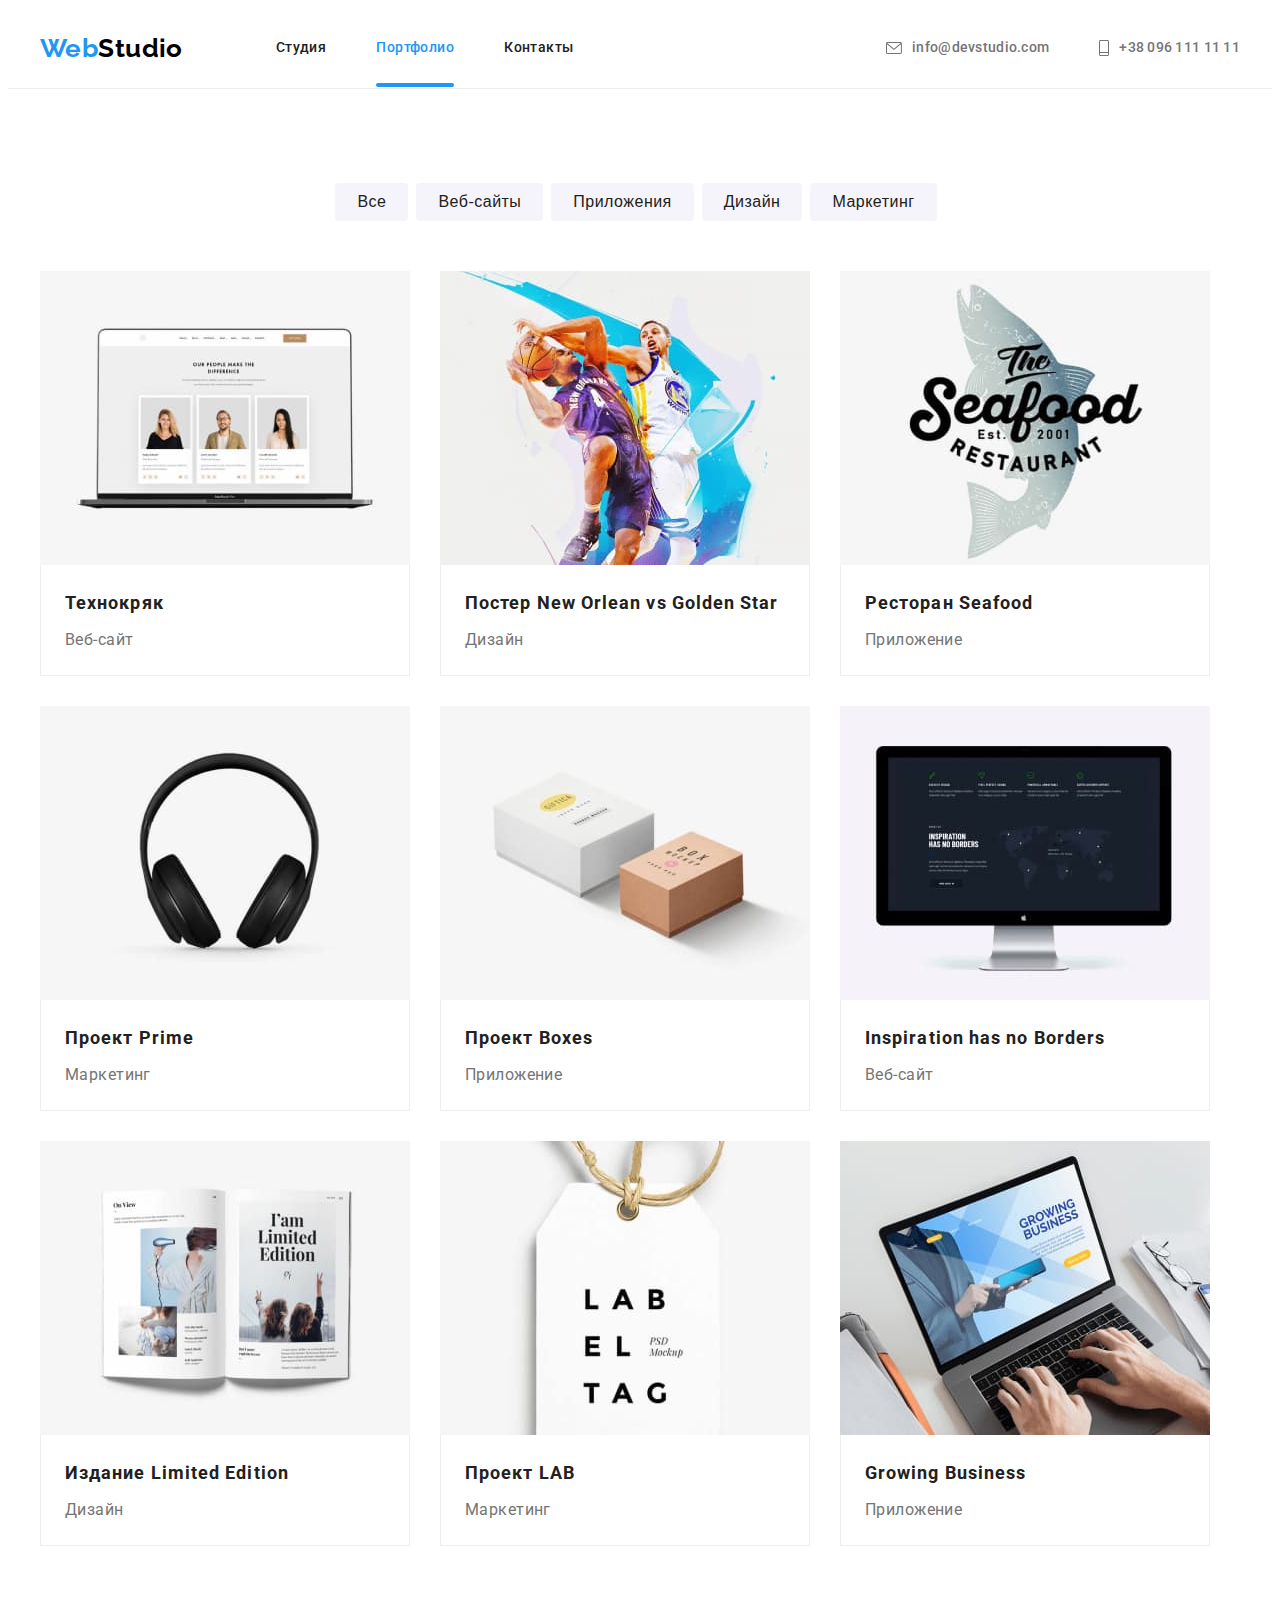
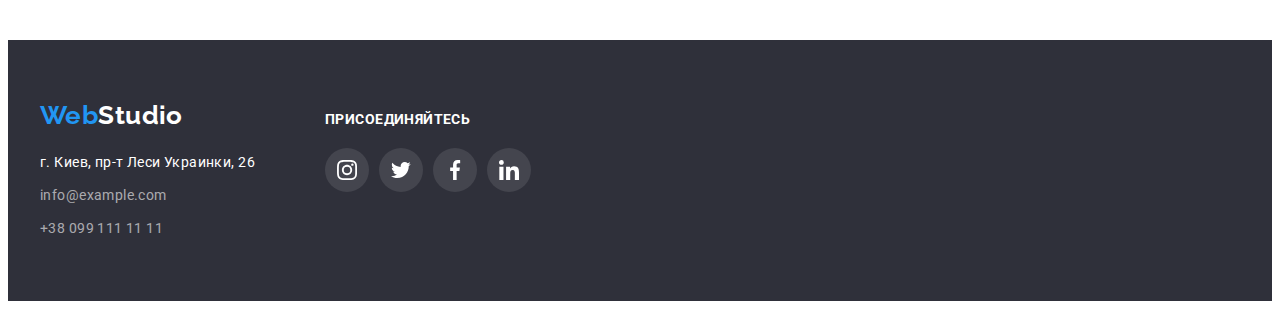
==== portfolio.html @ 22b71594 "add 5 hw" ====
<!DOCTYPE html>
<html lang="ru">

<head>
  <meta charset="UTF-8" />
  <meta http-equiv="X-UA-Compatible" content="IE=edge" />
  <meta name="viewport" content="width=device-width, initial-scale=1.0" />
  <title>Портфолио</title>
  <link rel="stylesheet" href="https://cdnjs.cloudflare.com/ajax/libs/modern-normalize/1.1.0/modern-normalize.min.css"
    integrity="sha512-wpPYUAdjBVSE4KJnH1VR1HeZfpl1ub8YT/NKx4PuQ5NmX2tKuGu6U/JRp5y+Y8XG2tV+wKQpNHVUX03MfMFn9Q=="
    crossorigin="anonymous" referrerpolicy="no-referrer" />
  <link rel="preconnect" href="https://fonts.googleapis.com" />
  <link rel="preconnect" href="https://fonts.gstatic.com" crossorigin />
  <link href="https://fonts.googleapis.com/css2?family=Raleway:wght@700&family=Roboto:wght@400;500;900&display=swap"
    rel="stylesheet" />
  <link rel="stylesheet" href="./css/styles.css" />
</head>

<body>
  <!--Шапка-->
  <header class="header">
    <div class="container">
      <nav class="header-nav">
        <a class="logo link" href="./index.html" lang="en">
          Web<span class="logo-header">Studio</span>
        </a>
        <ul class="pages list">
          <li><a class="link" href="./index.html">Студия</a></li>
          <li><a class="link curent" href="./portfolio.html">Портфолио</a></li>
          <li><a class="link" href="">Контакты</a></li>
        </ul>
      </nav>
      <ul class="list">
        <li class="header-contact">
          <a class="contact-link link" href="mailto:info@devstudio.com">
            <svg class="header-icon" width="16px" height="12px">
              <use href="./images/symbol-defs.svg#icon-envelope"></use>
            </svg>info@devstudio.com</a>
        </li>
        <li class="header-contact">
          <a class="contact-link link" href="tel:+380961111111">
            <svg class="header-icon" width="10px" height="16px">
              <use href="./images/symbol-defs.svg#icon-vector"></use>
            </svg>+38 096 111 11 11</a>
        </li>
      </ul>
    </div>
  </header>

  <main>
    <section class="portfolio section">
      <div class="container">
        <h1 class="none">Портфолио</h1>
        <ul class="button list">
          <li><button class="btn-grey" type="button">Все</button></li>
          <li><button class="btn-grey" type="button">Веб-сайты</button></li>
          <li><button class="btn-grey" type="button">Приложения</button></li>
          <li><button class="btn-grey" type="button">Дизайн</button></li>
          <li><button class="btn-grey" type="button">Маркетинг</button></li>
        </ul>
        <ul class="portfolio-cards list">
          <li class="portfolio-item">
            <a class="card-link link" href="">
              <div class="portfolio-block">
                <img src="./images/img-web1.jpg" alt="На мониторе ноутбука изображены фото людей" width="370" />
                <p class="paragraph-card">Ресурс предлагает комплексные предложения с разным уровнем функционала и
                  сервисов. Все это позволит посетителю получить исчерпывающие сведения о компании или частном лице.</p>
              </div>
              <div class="border-cards">
                <h2 class="title-cards">Технокряк</h2>
                <p class="point">Веб-сайт</p>
              </div>
            </a>
          </li>
          <li class="portfolio-item">
            <a class="card-link link" href="">
              <div class="portfolio-block">
                <img src="./images/img-diz1.jpg" alt="Два баскетболиста" width="370" />
                <p class="paragraph-card">Ресурс предлагает комплексные предложения с разным уровнем функционала и
                  сервисов. Все это позволит посетителю получить исчерпывающие сведения о компании или частном лице.</p>
              </div>
              <div class="border-cards">
                <h2 class="title-cards">Постер New Orlean vs Golden Star</h2>
                <p class="point">Дизайн</p>
              </div>
            </a>
          </li>
          <li class="portfolio-item">
            <a class="card-link link" href="">
              <div class="portfolio-block">
                <img src="./images/img-app1.jpg" alt="Рыба" width="370" />
                <p class="paragraph-card">Ресурс предлагает комплексные предложения с разным уровнем функционала и
                  сервисов. Все это позволит посетителю получить исчерпывающие сведения о компании или частном лице.</p>
              </div>
              <div class="border-cards">
                <h2 class="title-cards">Ресторан Seafood</h2>
                <p class="point">Приложение</p>
              </div>
            </a>
          </li>
          <li class="portfolio-item">
            <a class="card-link link" href="">
              <div class="portfolio-block">
                <img src="./images/img-mark1.jpg" alt="Наушники" width="370" />
                <p class="paragraph-card">Ресурс предлагает комплексные предложения с разным уровнем функционала и
                  сервисов. Все это позволит посетителю получить исчерпывающие сведения о компании или частном лице.</p>
              </div>
              <div class="border-cards">
                <h2 class="title-cards">Проект Prime</h2>
                <p class="point">Маркетинг</p>
              </div>
            </a>
          </li>
          <li class="portfolio-item">
            <a class="card-link link" href="">
              <div class="portfolio-block">
                <img src="./images/img-app2.jpg" alt="Две коробки" width="370" />
                <p class="paragraph-card">Ресурс предлагает комплексные предложения с разным уровнем функционала и
                  сервисов. Все это позволит посетителю получить исчерпывающие сведения о компании или частном лице.</p>
              </div>
              <div class="border-cards">
                <h2 class="title-cards">Проект Boxes</h2>
                <p class="point">Приложение</p>
              </div>
            </a>
          </li>
          <li class="portfolio-item">
            <a class="card-link link" href="">
              <div class="portfolio-block">
                <img src="./images/img-web2.jpg" alt="Монитор" width="370" />
                <p class="paragraph-card">Ресурс предлагает комплексные предложения с разным уровнем функционала и
                  сервисов. Все это позволит посетителю получить исчерпывающие сведения о компании или частном лице.</p>
              </div>
              <div class="border-cards">
                <h2 class="title-cards" lang="en">Inspiration has no Borders</h2>
                <p class="point">Веб-сайт</p>
              </div>
            </a>
          </li>
          <li class="portfolio-item">
            <a class="card-link link" href="">
              <div class="portfolio-block">
                <img src="./images/img-diz2.jpg" alt="Книга" width="370" />
                <p class="paragraph-card">Ресурс предлагает комплексные предложения с разным уровнем функционала и
                  сервисов. Все это позволит посетителю получить исчерпывающие сведения о компании или частном лице.</p>
              </div>
              <div class="border-cards">
                <h2 class="title-cards">Издание <span lang="en">Limited Edition</span></h2>
                <p class="point">Дизайн</p>
              </div>
            </a>
          </li>
          <li class="portfolio-item">
            <a class="card-link link" href="">
              <div class="portfolio-block">
                <img src="./images/img-mark2.jpg" alt="Брелок" width="370" />
                <p class="paragraph-card">Ресурс предлагает комплексные предложения с разным уровнем функционала и
                  сервисов. Все это позволит посетителю получить исчерпывающие сведения о компании или частном лице.</p>
              </div>
              <div class="border-cards">
                <h2 class="title-cards">Проект LAB</h2>
                <p class="point">Маркетинг</p>
              </div>
            </a>
          </li>
          <li class="portfolio-item">
            <a class="card-link link" href="">
              <div class="portfolio-block">
                <img src="./images/img-app3.jpg" alt="Ноутбук" width="370" />
                <p class="paragraph-card">Ресурс предлагает комплексные предложения с разным уровнем функционала и
                  сервисов. Все это позволит посетителю получить исчерпывающие сведения о компании или частном лице.</p>
              </div>
              <div class="border-cards">
                <h2 class="title-cards" lang="en">Growing Business</h2>
                <p class="point">Приложение</p>
              </div>
            </a>
          </li>
        </ul>
      </div>
    </section>
  </main>
  </a>

  <!--Подвал-->
  <footer class="footer">
    <div class="container">
      <div>
        <a class="logo link" href="./index.html" lang="en">
          Web<span class="logo-footer">Studio</span>
        </a>
        <address>
          <ul class="footer-connection list">
            <li>
              <a class="address link" href=""> г. Киев, пр-т Леси Украинки, 26</a>
            </li>
            <li>
              <a class="footer-contacts link" href="mailto:info@example.com">info@example.com</a>
            </li>
            <li>
              <a class="footer-contacts link" href="tel:+380991111111">+38 099 111 11 11</a>
            </li>
          </ul>
        </address>
      </div>
      <div class="join">
        <p class="header-join">Присоединяйтесь</p>
        <ul class="list">
          <li class="massenger-item">
            <a class="join-link link" aria-label="инстаграм" href="">
              <svg class="join-icon" width="20px" height="20px">
                <use href="./images/symbol-defs.svg#icon-instagram"></use>
              </svg></a>
          </li>
          <li class="massenger-item">
            <a class="join-link link" aria-label="твиттер" href="">
              <svg class="join-icon" width="20px" height="20px">
                <use href="./images/symbol-defs.svg#icon-twitter"></use>
              </svg></a>
          </li>
          <li class="massenger-item">
            <a class="join-link link" aria-label="фейсбук" href="">
              <svg class="join-icon" width="20px" height="20px">
                <use href="./images/symbol-defs.svg#icon-facebook"></use>
              </svg></a>
          </li>
          <li class="massenger-item">
            <a class="join-link link" aria-label="линкедин" href="">
              <svg class="join-icon" width="20px" height="20px">
                <use href="./images/symbol-defs.svg#icon-linkedin"></use>
              </svg></a>
          </li>
        </ul>
      </div>
    </div>
  </footer>
</body>

</html>
---- css/styles.css ----
:root {
    --accent-color: #2196F3;
    --black:#000000;
    --white:#FFFFFF;
    --header-and-item: #212121;
    --adress-footer: #FFFFFF99;
    --black-fon: #2F303A;
    --gray-fon: #F5F4FA;
    --main: #757575;
    --hero-button: #188ce8;
    --border-header:#ECECEC;
    --border-cards:#EEEEEE;
    --shadow:rgba(0, 0, 0, 0.25);
    --bg-hero:#C4C4C4;
    --grad: rgba(47, 48, 58, 0.4);
    --massanger: #afb1b8;
    --backdrop:rgba(0, 0, 0, 0.2);
}

body {
font-family: Roboto, sans-serif ;
color: var(--main);
background-color: var(--white);
font-weight: 400;
font-size: 14px;
line-height: 1.71;
letter-spacing: 0.03em;
}

.container {
    width: 1200px;
    padding: 0 15px;
    margin-left: auto;
    margin-right: auto;
}

.section{
    padding: 94px 0;
}

h1, h2, h3, h4, p, li, ul, a {
    margin: 0;
    padding: 0;
}

img {
    display: block;
    max-width: 100%;
    height: auto;
}

.list {
    list-style-type: none;
}

.link {
    text-decoration: none;
    color: currentColor;

    transition: color 250ms cubic-bezier(0.4, 0, 0.2, 1);
}

/*Шапка*/
.header .container,
.header-nav,
.pages,
.contacts .list,
.contact-link {
    display: flex;
    align-items: center;
}

.header {
    border-bottom: 1px solid var(--border-header);
}

.header .container{
height: 80px;
}


.logo {
    font-family: Raleway, sans-serif;
    font-weight:700;
    font-size: 26px;
    line-height: 1.19;    
    color: var(--accent-color);
 }

.logo-header {
    color: var(--black);
}

.header .logo {
    margin-right: 93px;
}

.pages .link{
    font-weight:500;
    font-size:14px;
    line-height: 0.88;
    color: var(--header-and-item);
    padding: 32px 0;
}

.header .list {
    display: flex;
    margin-left: auto;
}

.contact-link {
    font-weight:500;
    font-size:14px;
    line-height:1.14;
    letter-spacing: 0.02em;
    color: var(--main);
    padding: 20px 0;
}


.pages li:not(:last-child),
.contacts li:not(:last-child),
.header-contact:not(:last-child) {
    margin-right: 50px;
}

.header-icon{
    fill:currentColor;
    margin-right: 10px;
}

.link:hover,
.link:focus,
.link:active{
    color: var(--accent-color);
}


.pages .curent {
    color: var(--accent-color) ;
    position: relative;
}

.pages .curent::after{
    content: '';
    height: 4px;
    background:var(--accent-color);
    border-radius: 2px;
    top: 100%;
    left: 0;
    width: 100%;
    position: absolute;
    transform: translate(0, -4px);
}

/*Студия*/

/*Герой*/

.hero {
    color: var(--white);
    background-color: var(--black-fon);
    text-align: center;
    text-transform: uppercase;
    line-height: 1.36;
    letter-spacing: 0.06em;
    background-color: var(--bg-hero);
    background-image: linear-gradient(var(--grad),var(--grad) ), url(../images/hero.jpg);
    background-repeat: no-repeat;
    background-position: center;
    max-width: 1600px;
    margin: 0 auto;
}

.hero .container {
    padding: 200px 0;
}

.hero-title {
    margin: auto;
    font-weight: 900;
    font-size: 44px;
    margin-bottom: 30px;
    width: 696px;
    letter-spacing: 0.06em;
    line-height: 1.36;
}

.button-blu {
    transition: background-color 250ms cubic-bezier(0.4, 0, 0.2, 1);

    width: 200px;
    height: 50px;
    padding: 0;
    border: 2px transparent;
    border-radius: 4px;

    text-align: center; 
    color: var(--white);
    background-color: var(--accent-color);
    font-weight: 700;
    font-size: 16px;
    line-height: 1.88;
    letter-spacing: 0.06em;
}

.button-blu:active,
.button-blu:hover,
.button-blu:focus {
    background-color: var(--hero-button);
}

.backdrop {
    z-index: 100;
    position: fixed;
    top: 0;
    left: 0;
    width: 100%;
    height: 100%;
    background-color: var(--backdrop);

    opacity: 1;
    visibility: visible;
    transition: opacity 250ms cubic-bezier(0.4, 0, 0.2, 1),
    visibility 250ms cubic-bezier(0.4, 0, 0.2, 1),
    transform 250ms cubic-bezier(0.4, 0, 0.2, 1);
       
    /* transform: rotateZ(0);
    transition: transform 250ms cubic-bezier(0.4, 0, 0.2, 1); */
}

.backdrop.is-hidden {
    transform: rotateZ(0.5turn);
    visibility: hidden;
    opacity: 0;
    pointer-events: none;
}

.backdrop.is-hidden .modal{
    transform: translate(-50%, -50%) scale(1.1);
}

.modal{
position: relative;
top: 50%;
left: 50%;
transform: translate(-50%, -50%) scale(1);
transition: transform 250ms cubic-bezier(0.4, 0, 0.2, 1);

width: 528px;
height: 581px;

padding: 8px;

background-color: var(--white);
box-shadow: 0px 1px 3px rgba(0, 0, 0, 0.12),
0px 1px 1px rgba(0, 0, 0, 0.14),
0px 2px 1px rgba(0, 0, 0, 0.2);
border-radius: 4px;
}

.close{
    position: absolute;
    
    top: 8px;
    right: 8px;

    display: flex;
    align-items: center;
    justify-content: center;

    
    width: 30px;
    height: 30px;
    border-radius: 50%;
    border: 1px solid rgba(0, 0, 0, 0.1);
}

/*Особенности*/

.none {
    position: absolute;
    width: 1px;
    height: 1px;
    margin: -1px;
    border: 0;
    padding: 0;
    white-space: nowrap;
    clip-path: inset(100%);
    clip: rect(0 0 0 0);
    overflow: hidden;
}

.characteristic,
.characteristic .list,
.characteristic>.container>li{
display: flex;
    flex-wrap: wrap;
}

.characteristic li {
    width: 270px;
}

.characteristic-div {
    display: flex;
    justify-content: center;
    align-items: center;
    background-color: var(--gray-fon);
    width: 270px;
    height: 120px;
    margin-bottom: 30px;
    
}


.characteristic li:not(:nth-child(n+4)){
    margin-right: 30px;
}

.characteristic .title-item {
    margin-bottom: 10px;
    color: var(--header-and-item);
    font-size: 14px;
    line-height: 1.14;
    text-transform: uppercase;
}

/*Оглавление секций*/
.title {
    margin-bottom: 50px;

    color: var(--header-and-item);
    font-size: 36px;
    line-height: 1.17;
    text-align: center;
}

/*Чем мы занимаемся*/
.work.section {
    padding-top: 0;
}

.work .list {
    display: flex;
    flex-wrap: wrap;
}

.work li:not(:nth-child(n+3)) {
    margin-right: 30px;
}

.work li{
    position: relative;
    z-index: 10;
}

.work-icon {
    position: absolute;
    bottom: 0;
    left: 0;

    display: flex;
    align-items: center;
    justify-content: center;

    width: 370px;
    height: 70px;
    
    font-weight: 700;
    line-height: 1.14;
    text-transform: uppercase;
    color: var(--white);
    background: rgba(47, 48, 58, 0.8);
    
}

/*Наша команда*/
.team {
    background-color: var(--gray-fon);
}

.team .list{
    display: flex;
    flex-wrap: wrap;
    justify-content:center;
}

.social-link{
margin-bottom: 30px;
}


.team-cards:not(:nth-child(n+4)) {
    margin-right: 30px;
}
.team-cards{
    width: 270px;
    background-color: var(--white);
    box-shadow: 0px 1px 3px rgba(0, 0, 0, 0.12), 0px 1px 1px rgba(0, 0, 0, 0.14), 0px 2px 1px rgba(0, 0, 0, 0.2);
    border-radius: 0px 0px 4px 4px;
}

.name {
    margin: 30px 0 10px 0;
    color: var(--header-and-item);
    font-weight: 500;
    font-size: 16px;
    line-height: 1.19;
    text-align: center;
}

.position {
    font-size: 16px;
    line-height: 1.19;
    text-align: center;
    margin-bottom: 16px;
}


.team-link {
    transition: background-color 250ms cubic-bezier(0.4, 0, 0.2, 1),
    fill 250ms cubic-bezier(0.4, 0, 0.2, 1);
    width: 100%;
    height: 100%;
    display: flex;
    align-items: center;
    justify-content: center;
    width: 44px;
    height: 44px;
    border-radius: 50%;
    fill: var(--massanger);
    cursor: pointer;
}

.massenger-item:not(:last-child){
margin-right: 10px;
}

.team-link:active,
.team-link:hover,
.team-link:focus {
    background-color: var(--accent-color);
    fill: var(--white);
}

/*Постоянные клиенты*/
.klients ul{
    display: flex;
    justify-content: center;
}

.klients-link {
    transition: border 250ms cubic-bezier(0.4, 0, 0.2, 1),
    fill 250ms cubic-bezier(0.4, 0, 0.2, 1);

    display: flex;
    justify-content: center;
    align-items: center;
    width: 170px;
    height: 92px;
    border: 1px solid var(--massanger);
    border-radius: 4px;
    fill: var(--massanger);
    cursor: pointer;
}
.klients li:not(:last-child){
margin-right: 30px;
}

.klients-link:active,
.klients-link:hover,
.klients-link:focus {
    border: 1px solid var(--accent-color);
    fill: var(--accent-color);
}
/*Подвал*/
.footer {
    background-color: var(--black-fon);
    padding: 60px 0;
}

.footer .container {
    display: flex;
    align-items: baseline;
}

.footer .container > div:not(:last-child){
margin-right: 70px;
}

.footer .logo{
    display: block;
    margin-bottom: 20px;    
}


.logo-footer {
    color: var(--white);
}

.address{
    color: var(--white);
    font-style: normal;
    padding: 4px 0;
}

.footer-contacts {
    color: var(--adress-footer);
    font-style: normal;
    padding: 4px 0;
}

.footer-connection>li:not(:last-child) {
    margin-bottom: 9px;
}

.header-join{
line-height:1.14;
text-transform: uppercase;
color: var(--white);
margin-bottom: 20px;
font-weight: 700;
}

.join .massenger-item {
    
    fill: var(--white);
    background-color: rgba(255, 255, 255, 0.1);

    width: 44px;
    height: 44px;
    border-radius: 50%;
}

.join ul{
    display: flex;
}

.join .massenger-item:not(:last-child) {
    margin-right: 10px;
}

.join-link:active,
.join-link:hover,
.join-link:focus {
    background-color: var(--accent-color);
}
   

.join-link{
    transition: background-color 250ms cubic-bezier(0.4, 0, 0.2, 1);
    color: var(--massanger);
    fill: var(--white);
    width: 100%;
    height: 100%;
    display: flex;
    justify-content: center;
    align-items: center;
    border-radius: 50%;
    
}

/*Портфолио*/
.portfolio .button {
    display: flex;
    justify-content: center;
    margin-bottom: 50px;
}

.btn-grey:last-child {
margin-right: 8px;
}

.btn-grey {
    transition: color 250ms cubic-bezier(0.4, 0, 0.2, 1),
    background-color 250ms cubic-bezier(0.4, 0, 0.2, 1),
    box-shadow 250ms cubic-bezier(0.4, 0, 0.2, 1);

    padding: 6px 22px;
    border-radius: 4px;
    border: 2px transparent;
    text-align: center;
    cursor: pointer;
    color: var(--header-and-item);
    background-color: var(--gray-fon);
    font-weight: 500;
    font-size: 16px;
    line-height: 1.63;
    letter-spacing: 0.03em;
}

.btn-grey:hover,
.btn-grey:focus,
.btn-grey:active {      
    color: var(--white);
    background-color: var(--accent-color);
    box-shadow: 0px 3px 1px rgba(0, 0, 0, 0.1), 0px 1px 2px rgba(0, 0, 0, 0.08), 0px 2px 2px rgba(0, 0, 0, 0.12);
}

.portfolio-cards{
        display: flex;
        flex-wrap: wrap;
}

.portfolio-item {
    margin-right: 30px;
    height: calc((100% - 60px) / 3);
    margin-bottom: 30px;
    width: 370px;
}

.portfolio-item>a {
    display: block;
}

.portfolio-item:nth-last-of-type(-n+3){
    margin-bottom: 0;
}

.portfolio-item:nth-child(3n){
    margin-right: 0;
}

.portfolio-block {
    position: relative;
    overflow: hidden;
}

.paragraph-card {
    position: absolute;
    top: 0;
    left: 0;
    transform: translateY(100%);
    transition: transform 250ms cubic-bezier(0.4, 0, 0.2, 1);

    padding: 63px 24px;

    width: 100%;
    height: 100%;
    

    font-size: 18px;
    line-height: 1.56;    
    color: var(--white);
    background-color: rgba(33, 150, 243, 0.9);;
}

.card-link:hover .paragraph-card,
.card-link:focus .paragraph-card {
    transform: translateY(0);
}

.border-cards {
    border-bottom: 1px solid var(--border-cards);
    border-right: 1px solid var(--border-cards);
    border-left: 1px solid var(--border-cards);
    padding: 20px 24px;
}

.title-cards {
    color: var(--header-and-item);
    font-size: 18px;
    line-height: 2;
    letter-spacing: 0.06em;
        margin-bottom: 4px;
}

.point {
    font-size: 16px;
    line-height: 1.88;
    color: currentColor;
}

.portfolio .link{
color: currentColor;
}

.portfolio-item>a{
    box-shadow: 0;
    transition: box-shadow 250ms cubic-bezier(0.4, 0, 0.2, 1);
}

.portfolio-item>a:hover,
.portfolio-item>a:focus {
    box-shadow: 0px 4px 4px rgba(0, 0, 0, 0.25);
}
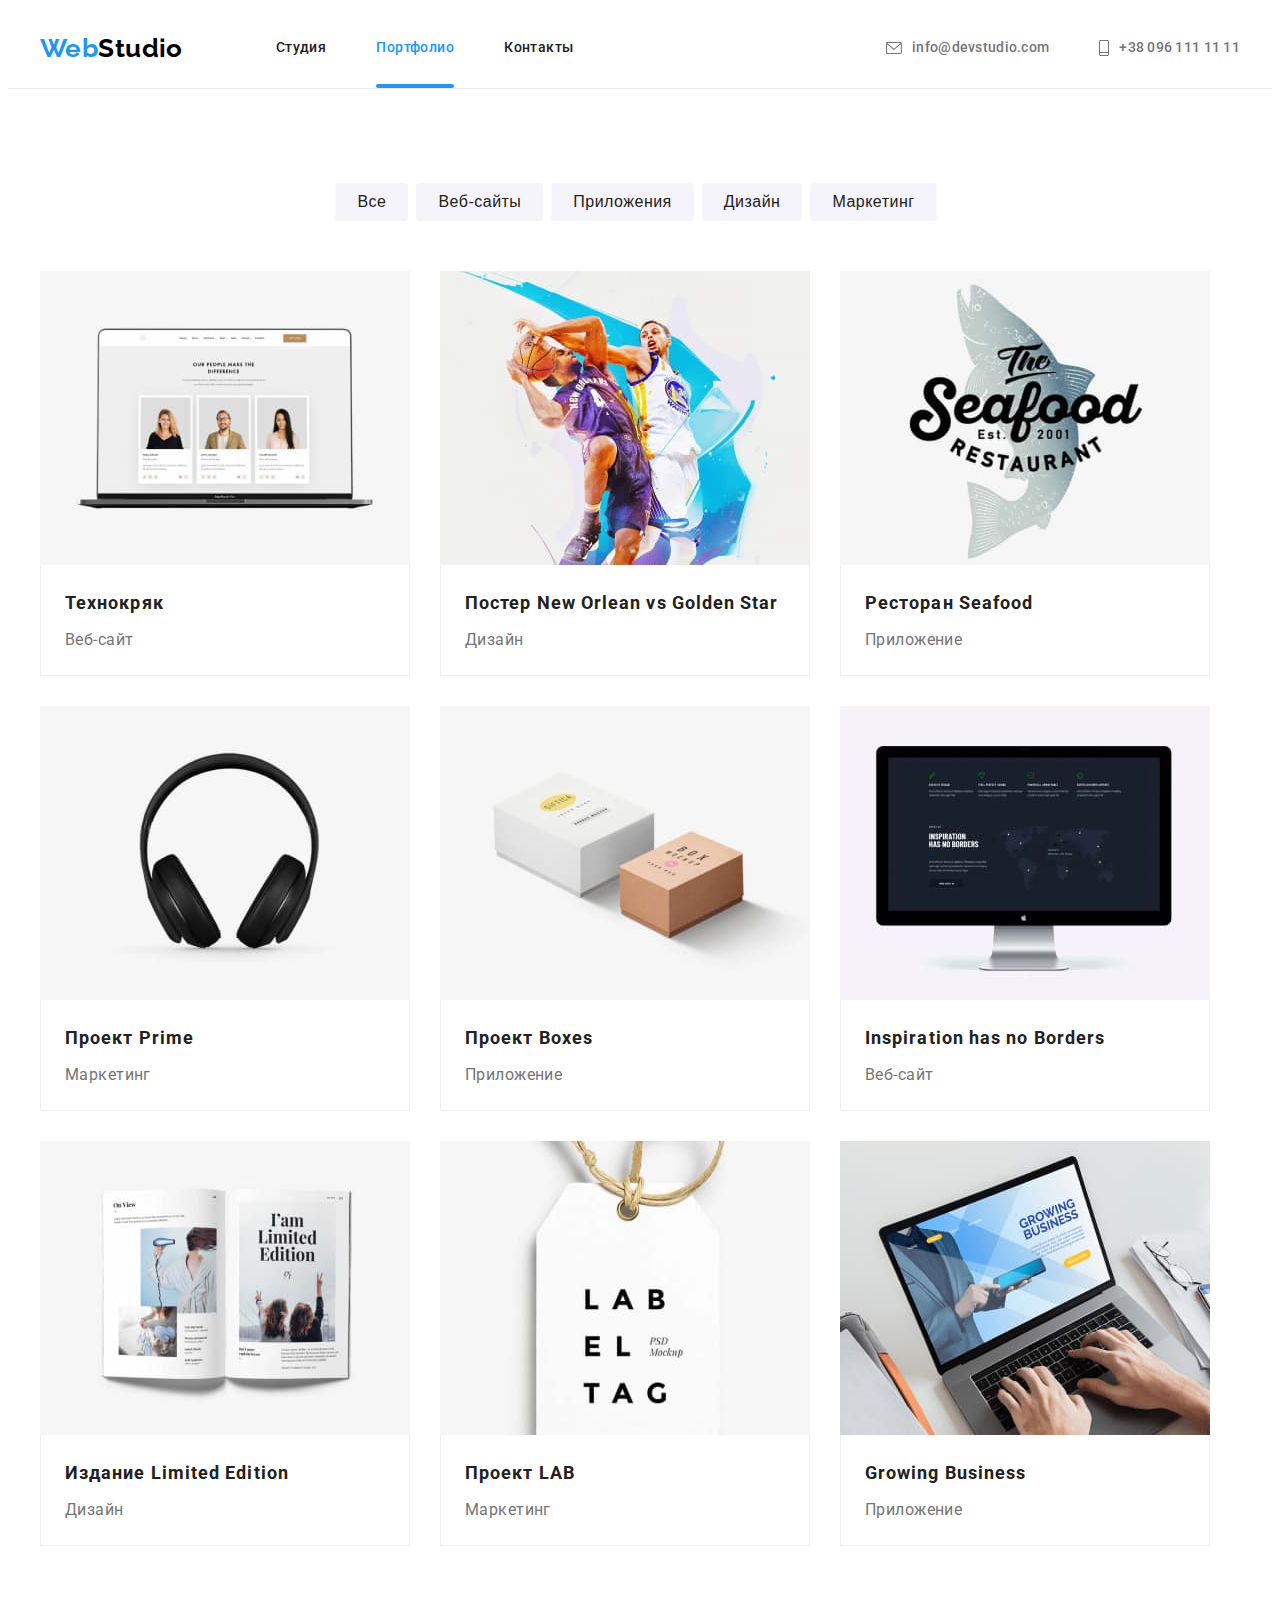
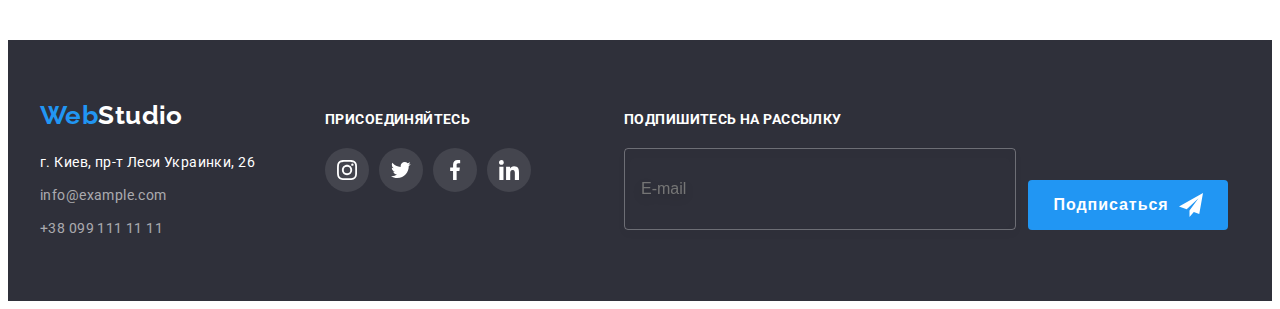
==== commit d925ff3c: "add email send" ====
--- a/portfolio.html
+++ b/portfolio.html
@@ -232,6 +232,15 @@
           </li>
         </ul>
       </div>
+      <form class="email" action="">
+        <div class="email-writting">
+      <label class="header-join" for="email"> Подпишитесь на рассылку</label>
+      <input class="input-email" placeholder="E-mail" type="email" id="email" name="email" required>
+    </div>
+      
+      <button class="button-blu button-email" type="submit">Подписаться 
+      </button>
+    </form>
     </div>
   </footer>
 </body>
--- a/css/styles.css
+++ b/css/styles.css
@@ -15,6 +15,7 @@
     --grad: rgba(47, 48, 58, 0.4);
     --massanger: #afb1b8;
     --backdrop:rgba(0, 0, 0, 0.2);
+    --email: rgba(255, 255, 255, 0.6);
 }
 
 body {
@@ -150,7 +151,7 @@
     left: 0;
     width: 100%;
     position: absolute;
-    transform: translate(0, -4px);
+    transform: translate(0, -3px);
 }
 
 /*Студия*/
@@ -224,9 +225,6 @@
     transition: opacity 250ms cubic-bezier(0.4, 0, 0.2, 1),
     visibility 250ms cubic-bezier(0.4, 0, 0.2, 1),
     transform 250ms cubic-bezier(0.4, 0, 0.2, 1);
-       
-    /* transform: rotateZ(0);
-    transition: transform 250ms cubic-bezier(0.4, 0, 0.2, 1); */
 }
 
 .backdrop.is-hidden {
@@ -485,7 +483,7 @@
     align-items: baseline;
 }
 
-.footer .container > div:not(:last-child){
+.footer .container > div:first-child{
 margin-right: 70px;
 }
 
@@ -515,6 +513,48 @@
     margin-bottom: 9px;
 }
 
+.email{
+    margin-left: 93px;
+    display: flex;
+    align-items: flex-end;
+}
+
+.email-writting {
+    display: flex;
+    flex-direction: column;
+}
+.input-email{
+    width: 358px;
+    height: 50px;
+    border: 1px solid rgba(255, 255, 255, 0.3);
+    filter: drop-shadow(0px 4px 4px rgba(0, 0, 0, 0.15));
+    border-radius: 4px;
+    color: transparent;
+    padding: 15px 16px;
+    font-size: 16px;
+    line-height: 1.25;
+    color: var(--email);
+    background-color: transparent;
+    margin-right: 12px;
+}
+
+.email .button-blu{
+    display: flex;
+    align-items: center;
+    justify-content: center;
+}
+
+.button-email::after {
+    content: "";
+    width: 24px;
+    height: 24px;
+    margin-left: 10px;
+    background-image: url("../images/icon-send.svg");
+    background-size: contein;
+}
+
+
+/* next page */
 .header-join{
 line-height:1.14;
 text-transform: uppercase;
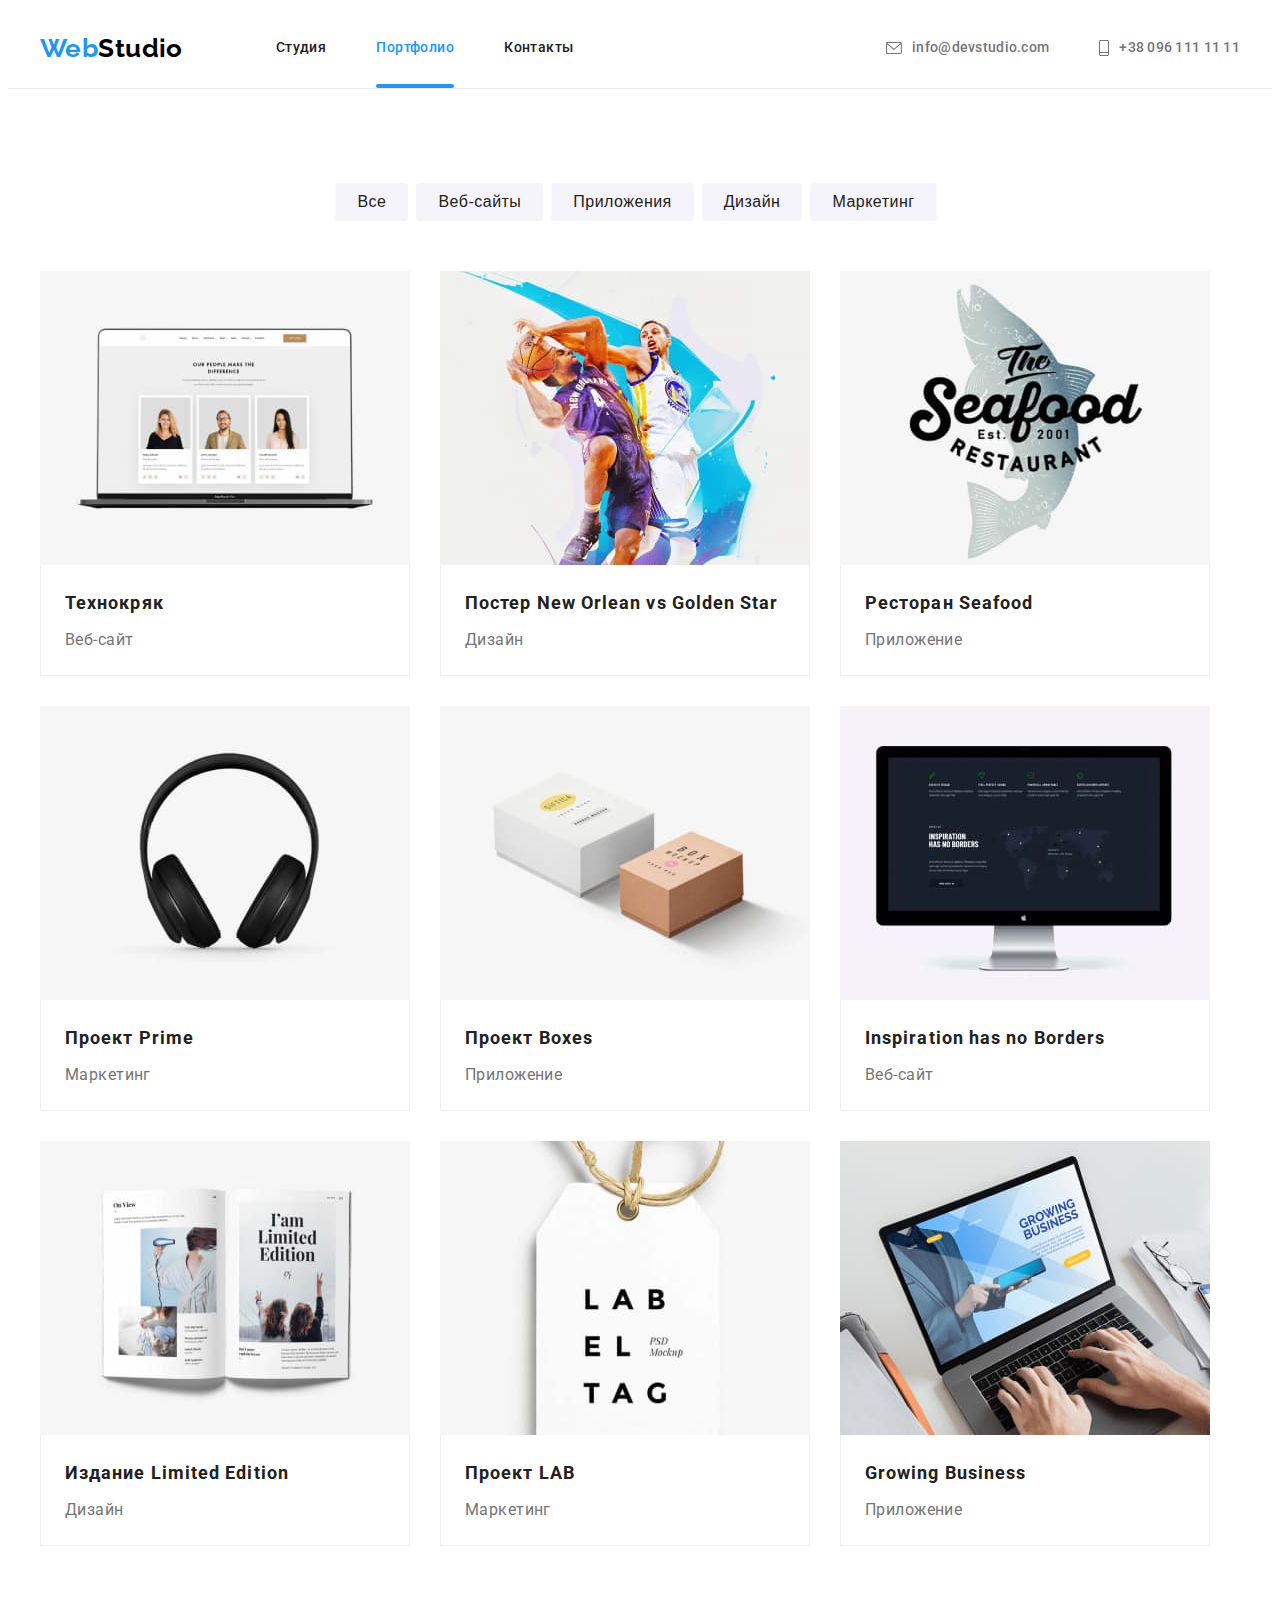
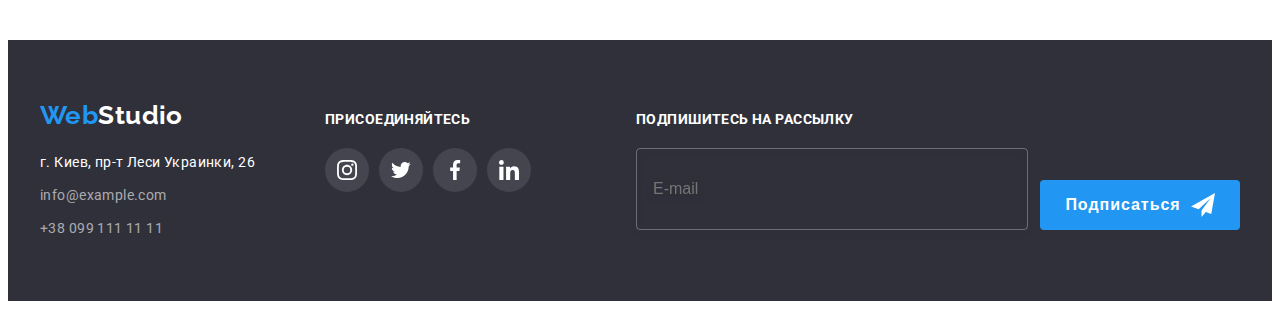
==== commit e09a4760: "modal" ====
--- a/portfolio.html
+++ b/portfolio.html
@@ -1,248 +1,290 @@
 <!DOCTYPE html>
 <html lang="ru">
-
-<head>
-  <meta charset="UTF-8" />
-  <meta http-equiv="X-UA-Compatible" content="IE=edge" />
-  <meta name="viewport" content="width=device-width, initial-scale=1.0" />
-  <title>Портфолио</title>
-  <link rel="stylesheet" href="https://cdnjs.cloudflare.com/ajax/libs/modern-normalize/1.1.0/modern-normalize.min.css"
-    integrity="sha512-wpPYUAdjBVSE4KJnH1VR1HeZfpl1ub8YT/NKx4PuQ5NmX2tKuGu6U/JRp5y+Y8XG2tV+wKQpNHVUX03MfMFn9Q=="
-    crossorigin="anonymous" referrerpolicy="no-referrer" />
-  <link rel="preconnect" href="https://fonts.googleapis.com" />
-  <link rel="preconnect" href="https://fonts.gstatic.com" crossorigin />
-  <link href="https://fonts.googleapis.com/css2?family=Raleway:wght@700&family=Roboto:wght@400;500;900&display=swap"
-    rel="stylesheet" />
-  <link rel="stylesheet" href="./css/styles.css" />
-</head>
-
-<body>
-  <!--Шапка-->
-  <header class="header">
-    <div class="container">
-      <nav class="header-nav">
-        <a class="logo link" href="./index.html" lang="en">
-          Web<span class="logo-header">Studio</span>
-        </a>
-        <ul class="pages list">
-          <li><a class="link" href="./index.html">Студия</a></li>
-          <li><a class="link curent" href="./portfolio.html">Портфолио</a></li>
-          <li><a class="link" href="">Контакты</a></li>
-        </ul>
-      </nav>
-      <ul class="list">
-        <li class="header-contact">
-          <a class="contact-link link" href="mailto:info@devstudio.com">
-            <svg class="header-icon" width="16px" height="12px">
-              <use href="./images/symbol-defs.svg#icon-envelope"></use>
-            </svg>info@devstudio.com</a>
-        </li>
-        <li class="header-contact">
-          <a class="contact-link link" href="tel:+380961111111">
-            <svg class="header-icon" width="10px" height="16px">
-              <use href="./images/symbol-defs.svg#icon-vector"></use>
-            </svg>+38 096 111 11 11</a>
-        </li>
-      </ul>
-    </div>
-  </header>
-
-  <main>
-    <section class="portfolio section">
+  <head>
+    <meta charset="UTF-8" />
+    <meta http-equiv="X-UA-Compatible" content="IE=edge" />
+    <meta name="viewport" content="width=device-width, initial-scale=1.0" />
+    <title>Портфолио</title>
+    <link
+      rel="stylesheet"
+      href="https://cdnjs.cloudflare.com/ajax/libs/modern-normalize/1.1.0/modern-normalize.min.css"
+      integrity="sha512-wpPYUAdjBVSE4KJnH1VR1HeZfpl1ub8YT/NKx4PuQ5NmX2tKuGu6U/JRp5y+Y8XG2tV+wKQpNHVUX03MfMFn9Q=="
+      crossorigin="anonymous"
+      referrerpolicy="no-referrer"
+    />
+    <link rel="preconnect" href="https://fonts.googleapis.com" />
+    <link rel="preconnect" href="https://fonts.gstatic.com" crossorigin />
+    <link
+      href="https://fonts.googleapis.com/css2?family=Raleway:wght@700&family=Roboto:wght@400;500;900&display=swap"
+      rel="stylesheet"
+    />
+    <link rel="stylesheet" href="./css/styles.css" />
+  </head>
+
+  <body>
+    <!--Шапка-->
+    <header class="header">
       <div class="container">
-        <h1 class="none">Портфолио</h1>
-        <ul class="button list">
-          <li><button class="btn-grey" type="button">Все</button></li>
-          <li><button class="btn-grey" type="button">Веб-сайты</button></li>
-          <li><button class="btn-grey" type="button">Приложения</button></li>
-          <li><button class="btn-grey" type="button">Дизайн</button></li>
-          <li><button class="btn-grey" type="button">Маркетинг</button></li>
-        </ul>
-        <ul class="portfolio-cards list">
-          <li class="portfolio-item">
-            <a class="card-link link" href="">
-              <div class="portfolio-block">
-                <img src="./images/img-web1.jpg" alt="На мониторе ноутбука изображены фото людей" width="370" />
-                <p class="paragraph-card">Ресурс предлагает комплексные предложения с разным уровнем функционала и
-                  сервисов. Все это позволит посетителю получить исчерпывающие сведения о компании или частном лице.</p>
-              </div>
-              <div class="border-cards">
-                <h2 class="title-cards">Технокряк</h2>
-                <p class="point">Веб-сайт</p>
-              </div>
-            </a>
+        <nav class="header-nav">
+          <a class="logo link" href="./index.html" lang="en">
+            Web<span class="logo-header">Studio</span>
+          </a>
+          <ul class="pages list">
+            <li><a class="link" href="./index.html">Студия</a></li>
+            <li><a class="link curent" href="./portfolio.html">Портфолио</a></li>
+            <li><a class="link" href="">Контакты</a></li>
+          </ul>
+        </nav>
+        <ul class="list">
+          <li class="header-contact">
+            <a class="contact-link link" href="mailto:info@devstudio.com">
+              <svg class="header-icon" width="16px" height="12px">
+                <use href="./images/symbol-defs.svg#icon-envelope"></use></svg
+              >info@devstudio.com</a
+            >
           </li>
-          <li class="portfolio-item">
-            <a class="card-link link" href="">
-              <div class="portfolio-block">
-                <img src="./images/img-diz1.jpg" alt="Два баскетболиста" width="370" />
-                <p class="paragraph-card">Ресурс предлагает комплексные предложения с разным уровнем функционала и
-                  сервисов. Все это позволит посетителю получить исчерпывающие сведения о компании или частном лице.</p>
-              </div>
-              <div class="border-cards">
-                <h2 class="title-cards">Постер New Orlean vs Golden Star</h2>
-                <p class="point">Дизайн</p>
-              </div>
-            </a>
-          </li>
-          <li class="portfolio-item">
-            <a class="card-link link" href="">
-              <div class="portfolio-block">
-                <img src="./images/img-app1.jpg" alt="Рыба" width="370" />
-                <p class="paragraph-card">Ресурс предлагает комплексные предложения с разным уровнем функционала и
-                  сервисов. Все это позволит посетителю получить исчерпывающие сведения о компании или частном лице.</p>
-              </div>
-              <div class="border-cards">
-                <h2 class="title-cards">Ресторан Seafood</h2>
-                <p class="point">Приложение</p>
-              </div>
-            </a>
-          </li>
-          <li class="portfolio-item">
-            <a class="card-link link" href="">
-              <div class="portfolio-block">
-                <img src="./images/img-mark1.jpg" alt="Наушники" width="370" />
-                <p class="paragraph-card">Ресурс предлагает комплексные предложения с разным уровнем функционала и
-                  сервисов. Все это позволит посетителю получить исчерпывающие сведения о компании или частном лице.</p>
-              </div>
-              <div class="border-cards">
-                <h2 class="title-cards">Проект Prime</h2>
-                <p class="point">Маркетинг</p>
-              </div>
-            </a>
-          </li>
-          <li class="portfolio-item">
-            <a class="card-link link" href="">
-              <div class="portfolio-block">
-                <img src="./images/img-app2.jpg" alt="Две коробки" width="370" />
-                <p class="paragraph-card">Ресурс предлагает комплексные предложения с разным уровнем функционала и
-                  сервисов. Все это позволит посетителю получить исчерпывающие сведения о компании или частном лице.</p>
-              </div>
-              <div class="border-cards">
-                <h2 class="title-cards">Проект Boxes</h2>
-                <p class="point">Приложение</p>
-              </div>
-            </a>
-          </li>
-          <li class="portfolio-item">
-            <a class="card-link link" href="">
-              <div class="portfolio-block">
-                <img src="./images/img-web2.jpg" alt="Монитор" width="370" />
-                <p class="paragraph-card">Ресурс предлагает комплексные предложения с разным уровнем функционала и
-                  сервисов. Все это позволит посетителю получить исчерпывающие сведения о компании или частном лице.</p>
-              </div>
-              <div class="border-cards">
-                <h2 class="title-cards" lang="en">Inspiration has no Borders</h2>
-                <p class="point">Веб-сайт</p>
-              </div>
-            </a>
-          </li>
-          <li class="portfolio-item">
-            <a class="card-link link" href="">
-              <div class="portfolio-block">
-                <img src="./images/img-diz2.jpg" alt="Книга" width="370" />
-                <p class="paragraph-card">Ресурс предлагает комплексные предложения с разным уровнем функционала и
-                  сервисов. Все это позволит посетителю получить исчерпывающие сведения о компании или частном лице.</p>
-              </div>
-              <div class="border-cards">
-                <h2 class="title-cards">Издание <span lang="en">Limited Edition</span></h2>
-                <p class="point">Дизайн</p>
-              </div>
-            </a>
-          </li>
-          <li class="portfolio-item">
-            <a class="card-link link" href="">
-              <div class="portfolio-block">
-                <img src="./images/img-mark2.jpg" alt="Брелок" width="370" />
-                <p class="paragraph-card">Ресурс предлагает комплексные предложения с разным уровнем функционала и
-                  сервисов. Все это позволит посетителю получить исчерпывающие сведения о компании или частном лице.</p>
-              </div>
-              <div class="border-cards">
-                <h2 class="title-cards">Проект LAB</h2>
-                <p class="point">Маркетинг</p>
-              </div>
-            </a>
-          </li>
-          <li class="portfolio-item">
-            <a class="card-link link" href="">
-              <div class="portfolio-block">
-                <img src="./images/img-app3.jpg" alt="Ноутбук" width="370" />
-                <p class="paragraph-card">Ресурс предлагает комплексные предложения с разным уровнем функционала и
-                  сервисов. Все это позволит посетителю получить исчерпывающие сведения о компании или частном лице.</p>
-              </div>
-              <div class="border-cards">
-                <h2 class="title-cards" lang="en">Growing Business</h2>
-                <p class="point">Приложение</p>
-              </div>
-            </a>
+          <li class="header-contact">
+            <a class="contact-link link" href="tel:+380961111111">
+              <svg class="header-icon" width="10px" height="16px">
+                <use href="./images/symbol-defs.svg#icon-vector"></use></svg
+              >+38 096 111 11 11</a
+            >
           </li>
         </ul>
       </div>
-    </section>
-  </main>
-  </a>
-
-  <!--Подвал-->
-  <footer class="footer">
-    <div class="container">
-      <div>
-        <a class="logo link" href="./index.html" lang="en">
-          Web<span class="logo-footer">Studio</span>
-        </a>
-        <address>
-          <ul class="footer-connection list">
-            <li>
-              <a class="address link" href=""> г. Киев, пр-т Леси Украинки, 26</a>
-            </li>
-            <li>
-              <a class="footer-contacts link" href="mailto:info@example.com">info@example.com</a>
-            </li>
-            <li>
-              <a class="footer-contacts link" href="tel:+380991111111">+38 099 111 11 11</a>
-            </li>
-          </ul>
-        </address>
+    </header>
+
+    <main>
+      <section class="portfolio section">
+        <div class="container">
+          <h1 class="none">Портфолио</h1>
+          <ul class="button list">
+            <li><button class="btn-grey" type="button">Все</button></li>
+            <li><button class="btn-grey" type="button">Веб-сайты</button></li>
+            <li><button class="btn-grey" type="button">Приложения</button></li>
+            <li><button class="btn-grey" type="button">Дизайн</button></li>
+            <li><button class="btn-grey" type="button">Маркетинг</button></li>
+          </ul>
+          <ul class="portfolio-cards list">
+            <li class="portfolio-item">
+              <a class="card-link link" href="">
+                <div class="portfolio-block">
+                  <img
+                    src="./images/img-web1.jpg"
+                    alt="На мониторе ноутбука изображены фото людей"
+                    width="370"
+                  />
+                  <p class="paragraph-card">
+                    Ресурс предлагает комплексные предложения с разным уровнем функционала и
+                    сервисов. Все это позволит посетителю получить исчерпывающие сведения о компании
+                    или частном лице.
+                  </p>
+                </div>
+                <div class="border-cards">
+                  <h2 class="title-cards">Технокряк</h2>
+                  <p class="point">Веб-сайт</p>
+                </div>
+              </a>
+            </li>
+            <li class="portfolio-item">
+              <a class="card-link link" href="">
+                <div class="portfolio-block">
+                  <img src="./images/img-diz1.jpg" alt="Два баскетболиста" width="370" />
+                  <p class="paragraph-card">
+                    Ресурс предлагает комплексные предложения с разным уровнем функционала и
+                    сервисов. Все это позволит посетителю получить исчерпывающие сведения о компании
+                    или частном лице.
+                  </p>
+                </div>
+                <div class="border-cards">
+                  <h2 class="title-cards">Постер New Orlean vs Golden Star</h2>
+                  <p class="point">Дизайн</p>
+                </div>
+              </a>
+            </li>
+            <li class="portfolio-item">
+              <a class="card-link link" href="">
+                <div class="portfolio-block">
+                  <img src="./images/img-app1.jpg" alt="Рыба" width="370" />
+                  <p class="paragraph-card">
+                    Ресурс предлагает комплексные предложения с разным уровнем функционала и
+                    сервисов. Все это позволит посетителю получить исчерпывающие сведения о компании
+                    или частном лице.
+                  </p>
+                </div>
+                <div class="border-cards">
+                  <h2 class="title-cards">Ресторан Seafood</h2>
+                  <p class="point">Приложение</p>
+                </div>
+              </a>
+            </li>
+            <li class="portfolio-item">
+              <a class="card-link link" href="">
+                <div class="portfolio-block">
+                  <img src="./images/img-mark1.jpg" alt="Наушники" width="370" />
+                  <p class="paragraph-card">
+                    Ресурс предлагает комплексные предложения с разным уровнем функционала и
+                    сервисов. Все это позволит посетителю получить исчерпывающие сведения о компании
+                    или частном лице.
+                  </p>
+                </div>
+                <div class="border-cards">
+                  <h2 class="title-cards">Проект Prime</h2>
+                  <p class="point">Маркетинг</p>
+                </div>
+              </a>
+            </li>
+            <li class="portfolio-item">
+              <a class="card-link link" href="">
+                <div class="portfolio-block">
+                  <img src="./images/img-app2.jpg" alt="Две коробки" width="370" />
+                  <p class="paragraph-card">
+                    Ресурс предлагает комплексные предложения с разным уровнем функционала и
+                    сервисов. Все это позволит посетителю получить исчерпывающие сведения о компании
+                    или частном лице.
+                  </p>
+                </div>
+                <div class="border-cards">
+                  <h2 class="title-cards">Проект Boxes</h2>
+                  <p class="point">Приложение</p>
+                </div>
+              </a>
+            </li>
+            <li class="portfolio-item">
+              <a class="card-link link" href="">
+                <div class="portfolio-block">
+                  <img src="./images/img-web2.jpg" alt="Монитор" width="370" />
+                  <p class="paragraph-card">
+                    Ресурс предлагает комплексные предложения с разным уровнем функционала и
+                    сервисов. Все это позволит посетителю получить исчерпывающие сведения о компании
+                    или частном лице.
+                  </p>
+                </div>
+                <div class="border-cards">
+                  <h2 class="title-cards" lang="en">Inspiration has no Borders</h2>
+                  <p class="point">Веб-сайт</p>
+                </div>
+              </a>
+            </li>
+            <li class="portfolio-item">
+              <a class="card-link link" href="">
+                <div class="portfolio-block">
+                  <img src="./images/img-diz2.jpg" alt="Книга" width="370" />
+                  <p class="paragraph-card">
+                    Ресурс предлагает комплексные предложения с разным уровнем функционала и
+                    сервисов. Все это позволит посетителю получить исчерпывающие сведения о компании
+                    или частном лице.
+                  </p>
+                </div>
+                <div class="border-cards">
+                  <h2 class="title-cards">Издание <span lang="en">Limited Edition</span></h2>
+                  <p class="point">Дизайн</p>
+                </div>
+              </a>
+            </li>
+            <li class="portfolio-item">
+              <a class="card-link link" href="">
+                <div class="portfolio-block">
+                  <img src="./images/img-mark2.jpg" alt="Брелок" width="370" />
+                  <p class="paragraph-card">
+                    Ресурс предлагает комплексные предложения с разным уровнем функционала и
+                    сервисов. Все это позволит посетителю получить исчерпывающие сведения о компании
+                    или частном лице.
+                  </p>
+                </div>
+                <div class="border-cards">
+                  <h2 class="title-cards">Проект LAB</h2>
+                  <p class="point">Маркетинг</p>
+                </div>
+              </a>
+            </li>
+            <li class="portfolio-item">
+              <a class="card-link link" href="">
+                <div class="portfolio-block">
+                  <img src="./images/img-app3.jpg" alt="Ноутбук" width="370" />
+                  <p class="paragraph-card">
+                    Ресурс предлагает комплексные предложения с разным уровнем функционала и
+                    сервисов. Все это позволит посетителю получить исчерпывающие сведения о компании
+                    или частном лице.
+                  </p>
+                </div>
+                <div class="border-cards">
+                  <h2 class="title-cards" lang="en">Growing Business</h2>
+                  <p class="point">Приложение</p>
+                </div>
+              </a>
+            </li>
+          </ul>
+        </div>
+      </section>
+    </main>
+
+    <!--Подвал-->
+    <footer class="footer">
+      <div class="container">
+        <div>
+          <a class="logo link" href="./index.html" lang="en">
+            Web<span class="logo-footer">Studio</span>
+          </a>
+          <address>
+            <ul class="footer-connection list">
+              <li>
+                <a class="address link" href=""> г. Киев, пр-т Леси Украинки, 26</a>
+              </li>
+              <li>
+                <a class="footer-contacts link" href="mailto:info@example.com">info@example.com</a>
+              </li>
+              <li>
+                <a class="footer-contacts link" href="tel:+380991111111">+38 099 111 11 11</a>
+              </li>
+            </ul>
+          </address>
+        </div>
+        <div class="join">
+          <p class="header-join">Присоединяйтесь</p>
+          <ul class="list">
+            <li class="massenger-item">
+              <a class="join-link link" aria-label="инстаграм" href="">
+                <svg class="join-icon" width="20px" height="20px">
+                  <use href="./images/symbol-defs.svg#icon-instagram"></use></svg
+              ></a>
+            </li>
+            <li class="massenger-item">
+              <a class="join-link link" aria-label="твиттер" href="">
+                <svg class="join-icon" width="20px" height="20px">
+                  <use href="./images/symbol-defs.svg#icon-twitter"></use></svg
+              ></a>
+            </li>
+            <li class="massenger-item">
+              <a class="join-link link" aria-label="фейсбук" href="">
+                <svg class="join-icon" width="20px" height="20px">
+                  <use href="./images/symbol-defs.svg#icon-facebook"></use></svg
+              ></a>
+            </li>
+            <li class="massenger-item">
+              <a class="join-link link" aria-label="линкедин" href="">
+                <svg class="join-icon" width="20px" height="20px">
+                  <use href="./images/symbol-defs.svg#icon-linkedin"></use></svg
+              ></a>
+            </li>
+          </ul>
+        </div>
+        <form class="email">
+          <div class="email-writting">
+            <label class="header-join" for="email"> Подпишитесь на рассылку</label>
+            <input
+              class="input-email"
+              placeholder="E-mail"
+              type="email"
+              id="email"
+              name="email"
+              required
+            />
+          </div>
+
+          <button class="button-blu button-email" type="submit">Подписаться</button>
+        </form>
       </div>
-      <div class="join">
-        <p class="header-join">Присоединяйтесь</p>
-        <ul class="list">
-          <li class="massenger-item">
-            <a class="join-link link" aria-label="инстаграм" href="">
-              <svg class="join-icon" width="20px" height="20px">
-                <use href="./images/symbol-defs.svg#icon-instagram"></use>
-              </svg></a>
-          </li>
-          <li class="massenger-item">
-            <a class="join-link link" aria-label="твиттер" href="">
-              <svg class="join-icon" width="20px" height="20px">
-                <use href="./images/symbol-defs.svg#icon-twitter"></use>
-              </svg></a>
-          </li>
-          <li class="massenger-item">
-            <a class="join-link link" aria-label="фейсбук" href="">
-              <svg class="join-icon" width="20px" height="20px">
-                <use href="./images/symbol-defs.svg#icon-facebook"></use>
-              </svg></a>
-          </li>
-          <li class="massenger-item">
-            <a class="join-link link" aria-label="линкедин" href="">
-              <svg class="join-icon" width="20px" height="20px">
-                <use href="./images/symbol-defs.svg#icon-linkedin"></use>
-              </svg></a>
-          </li>
-        </ul>
-      </div>
-      <form class="email" action="">
-        <div class="email-writting">
-      <label class="header-join" for="email"> Подпишитесь на рассылку</label>
-      <input class="input-email" placeholder="E-mail" type="email" id="email" name="email" required>
-    </div>
-      
-      <button class="button-blu button-email" type="submit">Подписаться 
-      </button>
-    </form>
-    </div>
-  </footer>
-</body>
-
-</html>+    </footer>
+  </body>
+</html>
--- a/css/styles.css
+++ b/css/styles.css
@@ -159,10 +159,7 @@
 /*Герой*/
 
 .hero {
-    color: var(--white);
     background-color: var(--black-fon);
-    text-align: center;
-    text-transform: uppercase;
     line-height: 1.36;
     letter-spacing: 0.06em;
     background-color: var(--bg-hero);
@@ -177,14 +174,20 @@
     padding: 200px 0;
 }
 
+.content-hero {
+    text-align: center;
+}
+
 .hero-title {
     margin: auto;
+    margin-bottom: 30px;
     font-weight: 900;
     font-size: 44px;
-    margin-bottom: 30px;
     width: 696px;
+    color: var(--white);
     letter-spacing: 0.06em;
     line-height: 1.36;
+    text-transform: uppercase;
 }
 
 .button-blu {
@@ -203,6 +206,7 @@
     font-size: 16px;
     line-height: 1.88;
     letter-spacing: 0.06em;
+    cursor: pointer;
 }
 
 .button-blu:active,
@@ -239,16 +243,12 @@
 }
 
 .modal{
-position: relative;
+position: absolute;
 top: 50%;
 left: 50%;
 transform: translate(-50%, -50%) scale(1);
 transition: transform 250ms cubic-bezier(0.4, 0, 0.2, 1);
-
-width: 528px;
-height: 581px;
-
-padding: 8px;
+padding: 40px;
 
 background-color: var(--white);
 box-shadow: 0px 1px 3px rgba(0, 0, 0, 0.12),
@@ -257,8 +257,142 @@
 border-radius: 4px;
 }
 
+/* modal */
+.text-modal {
+    display: block;
+    color: var(--header-and-item);
+    font-size: 20px;
+    line-height: 1.15;
+    text-align: center;
+    margin-bottom: 12px;
+
+}
+
+.form-modal{
+    display: flex;
+    flex-direction: column;
+
+
+    font-size: 12px;
+    line-height: 1.17;
+    letter-spacing: 0.01em;
+}
+
+.data-lable{
+    margin-bottom: 10px;
+}
+
+.area-input{
+    transition: border-color 250ms cubic-bezier(0.4, 0, 0.2, 1);
+    display: block;
+    width: 100%;
+    height: 40px;
+    padding: 12px 0 12px 42px;
+    border: 1px solid rgba(33, 33, 33, 0.2);
+    border-radius: 4px;
+    outline: transparent;
+    cursor: pointer;
+}
+
+.area-input:focus{
+    border-color: var(--accent-color);
+}
+
+.data-input{
+    transition: fill 250ms cubic-bezier(0.4, 0, 0.2, 1);
+    position: relative;
+    display: block;
+    cursor: pointer;
+    margin-top: 4px;
+}
+
+.data-input:focus-within,
+.close:focus,
+.close:hover,
+.close:active{
+    fill: var(--accent-color);
+}
+
+.data-icon{
+    position: absolute;
+    top: 50%;
+    left: 12px;
+    transform: translate(0, -50%);
+
+}
+
+.textaria-input {
+    transition: border-color 250ms cubic-bezier(0.4, 0, 0.2, 1), font-size 250ms cubic-bezier(0.4, 0, 0.2, 1), ine-height 250ms cubic-bezier(0.4, 0, 0.2, 1) ;
+    display: block;
+    width: 100%;
+    height: 120px;
+    padding: 12px 16px;
+    resize: none;
+    border: 1px solid rgba(33, 33, 33, 0.2);
+    border-radius: 4px;
+    outline: transparent;
+    cursor: pointer;
+    margin-top: 4px;
+}
+
+.textaria-input:focus{
+    border-color: var(--accent-color);
+    font-size: 14px;
+    line-height: 1.14;
+}
+
+.policy{
+    display: flex;
+    align-items: center;
+    margin: 20px 0 30px 0;
+    font-size: 14px;
+    line-height: 1.71;  
+    letter-spacing: 0.03em;
+
+    margin-left: auto;
+    margin-right: auto;
+}
+
+.icon{
+    display: inline-block;
+    width: 16px;
+    height: 15px;
+    border: 2px solid var(--header-and-item);
+    border-radius: 2px;
+    transition-property: background-image, background-color;
+    transition-duration: 250ms;
+    transition-timing-function: cubic-bezier(0.4, 0, 0.2, 1);
+}
+
+.policy>.none:checked + .icon{
+
+    background-image: url(../images/icon-check.svg);
+    background-color: var(--accent-color);
+    background-size: contain;
+    background-origin: border-box;
+    border-color: transparent;
+}
+
+.txt-policy {
+    margin-left: 7px;
+}
+
+.policy-link{
+    color: var(--accent-color);
+}
+
+.form-modal .button-blu {
+    box-shadow: 0px 1px 3px rgba(0, 0, 0, 0.12), 0px 1px 1px rgba(0, 0, 0, 0.14), 0px 2px 1px rgba(0, 0, 0, 0.2);
+}
+
+.form-modal .button-blu{
+    margin-left: auto;
+    margin-right: auto;
+}
+
 .close{
     position: absolute;
+    transition: fill 250ms cubic-bezier(0.4, 0, 0.2, 1);
     
     top: 8px;
     right: 8px;
@@ -270,8 +404,10 @@
     
     width: 30px;
     height: 30px;
+    background-color: transparent;
     border-radius: 50%;
     border: 1px solid rgba(0, 0, 0, 0.1);
+    cursor: pointer;
 }
 
 /*Особенности*/
@@ -514,7 +650,7 @@
 }
 
 .email{
-    margin-left: 93px;
+    margin-left: auto;
     display: flex;
     align-items: flex-end;
 }
@@ -554,6 +690,8 @@
 }
 
 
+
+
 /* next page */
 .header-join{
 line-height:1.14;
